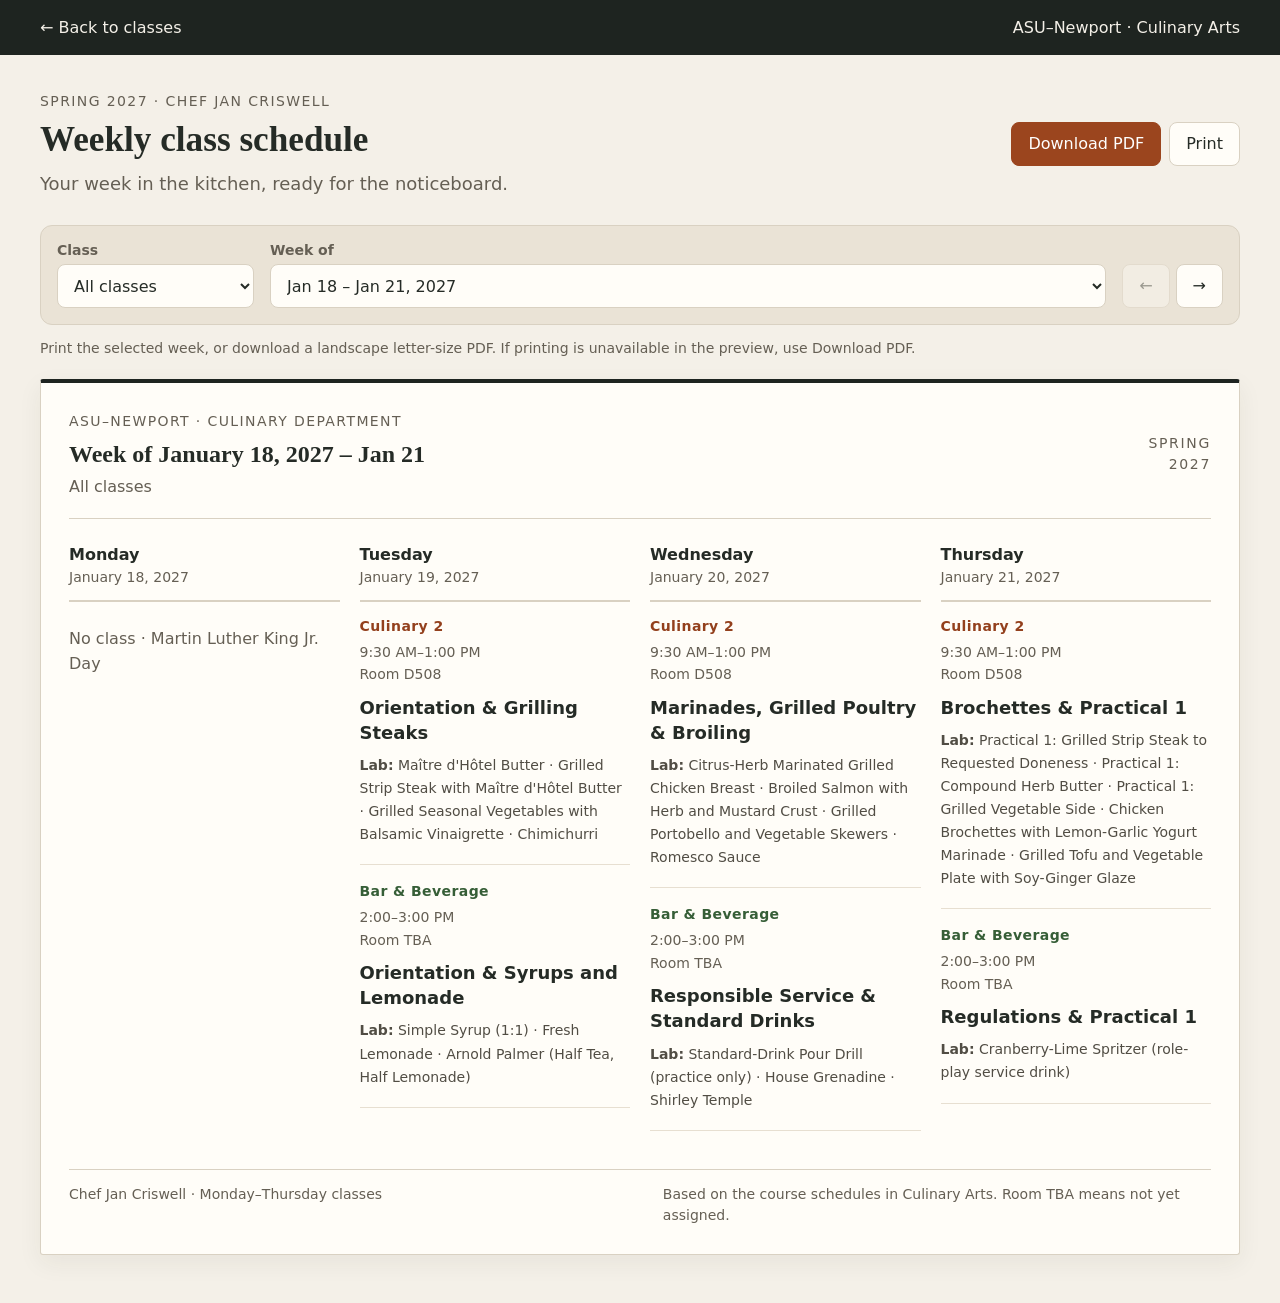
==== schedule.html @ f8d1ec70 "Initial import of original app from chefjanculinary.pplx.app" ====
<!doctype html>
<html lang="en">
<head>
<meta charset="utf-8">
<meta name="viewport" content="width=device-width, initial-scale=1">
<meta name="theme-color" content="#1e2420">
<title>Weekly Class Schedule · Culinary Arts</title>
<link rel="icon" href="icon.svg" type="image/svg+xml">
<link rel="preconnect" href="https://api.fontshare.com">
<link href="https://api.fontshare.com/v2/css?f[]=zodiak@500,600,700&f[]=general-sans@400,500,600&display=swap" rel="stylesheet">
<link rel="stylesheet" href="styles.css">
<link rel="stylesheet" href="schedule.css">
</head>
<body class="schedule-body">
<header class="schedule-top"><a href="index.html">← Back to classes</a><span>ASU–Newport · Culinary Arts</span></header>
<main class="schedule-main">
  <section class="page-intro">
    <div><p class="overline">Spring 2027 · Chef Jan Criswell</p><h1>Weekly class schedule</h1><p class="intro-text">Your week in the kitchen, ready for the noticeboard.</p></div>
    <div class="actions"><button id="downloadPdf" class="primary" disabled>Download PDF</button><button id="printPage" disabled>Print</button></div>
  </section>
  <section class="schedule-controls" aria-label="Schedule options">
    <label>Class<select id="classFilter" disabled><option value="all">All classes</option><option value="culinary2">Culinary 2</option><option value="baking">Baking &amp; Pastry</option><option value="bar">Bar &amp; Beverage</option></select></label>
    <label class="week-field">Week of<select id="weekSelect" disabled></select></label>
    <div class="week-arrows"><button id="previousWeek" aria-label="Previous week" disabled>←</button><button id="nextWeek" aria-label="Next week" disabled>→</button></div>
  </section>
  <p class="print-help">Print the selected week, or download a landscape letter-size PDF. If printing is unavailable in the preview, use Download PDF.</p>
  <p id="downloadStatus" role="status" aria-live="polite"></p>
  <article class="week-sheet" id="weekSheet" aria-label="Selected weekly schedule" aria-busy="true">
    <header class="sheet-heading"><div><p class="overline">ASU–Newport · Culinary Department</p><h2 id="weekHeading">Loading weekly schedule…</h2><p id="filterHeading"></p></div><span class="sheet-season">SPRING<br>2027</span></header>
    <div id="weekGrid" class="week-grid"></div>
    <footer class="sheet-footer"><span>Chef Jan Criswell · Monday–Thursday classes</span><span>Based on the course schedules in Culinary Arts. Room TBA means not yet assigned.</span></footer>
  </article>
</main>
<script src="schedule-data.js"></script>
<script src="vendor/jspdf.umd.min.js?v=4.2.1"></script>
<script src="schedule.js?v=2"></script>
<script data-pplx-inline-edit>
(function () {
  if (window === window.top) return;

  const allowedParentOrigins = ["https://www.perplexity.ai","https://perplexity.ai","https://testing.perplexity.ai","https://staging.perplexity.ai","https://*.preview.i.perplexity.ai","http://perplexity.localhost","http://localhost:1420","http://127.0.0.1:1420","http://localhost:3000","http://127.0.0.1:3000","http://localhost:5173","http://127.0.0.1:5173"];
  const MAX_FONT_BYTES = 500 * 1024;
  const MAX_TOTAL_FONT_BYTES = 2 * 1024 * 1024;
  const DEFAULT_LINE_HEIGHT = 16;
  let scrollForwarding = false;
  let scrollRaf = 0;
  let trustedTopOrigin = null;

  // Allow entries like "https://*.preview.i.perplexity.ai" — the wildcard
  // matches a single DNS label (no dots), so "https://*.foo" cannot stretch
  // across multiple labels.
  function matchesAllowedOrigin(origin) {
    if (!origin) return false;
    for (const entry of allowedParentOrigins) {
      if (!entry.includes("*")) {
        if (entry === origin) return true;
        continue;
      }
      const pattern = new RegExp(
        "^" +
          entry.replace(/[.+?^${}()|[\]\\]/g, "\\$&").replace(/\*/g, "[^.]+") +
          "$",
      );
      if (pattern.test(origin)) return true;
    }
    return false;
  }

  // Trust decision: when the sender is same-origin-visible (event.origin is a
  // real origin like https://www.perplexity.ai) we trust event.origin directly.
  // When event.origin is "null" (opaque broker srcdoc), we fall back to the
  // broker's stamped `parentOrigin` to identify the top window. The fallback
  // is claim-only — we rely on the browser's native `targetOrigin` enforcement
  // on the response path (see postToTrustedTop) to ensure replies can't be
  // delivered to anyone but the actual top window of that claimed origin.
  function getTrustedParentOrigin(event) {
    const forwardedParentOrigin =
      typeof event.data.parentOrigin === "string" ? event.data.parentOrigin : null;
    const parentOrigin = event.origin === "null" ? forwardedParentOrigin : event.origin;
    return matchesAllowedOrigin(parentOrigin) ? parentOrigin : null;
  }

  // All responses go to window.top with targetOrigin = the allowlisted origin.
  // An attacker that iframes us inside their own null-origin broker can claim
  // any parentOrigin they like, but the browser will drop the reply whenever
  // the real top's origin doesn't match — so the screenshot never leaves.
  function postToTrustedTop(message) {
    if (!trustedTopOrigin) return;
    try {
      window.top.postMessage(message, trustedTopOrigin);
    } catch (_error) {}
  }

  const PICK_CAPABILITIES = ["pick"];
  const PICK_CHAIN_LENGTH = 4;
  const PICK_MAX_TEXT_CHARS = 120;
  const PICK_MAX_HTML_CHARS = 300;

  function truncate(value, maxChars) {
    return value.length > maxChars ? value.slice(0, maxChars - 1) + "…" : value;
  }

  function isPickableElement(element) {
    return (
      element instanceof Element &&
      element !== document.documentElement &&
      element !== document.body
    );
  }

  function resolvePickTarget(x, y) {
    if (!Number.isFinite(x) || !Number.isFinite(y)) return null;
    const element = document.elementFromPoint(x, y);
    return isPickableElement(element) ? element.closest("svg") || element : null;
  }

  function pickLabel(element) {
    if (element.id) return element.localName + "#" + element.id;
    return [element.localName].concat(Array.from(element.classList).slice(0, 2)).join(".");
  }

  // Only attributes that help find the element in source. data-* values and URL
  // query strings or fragments can carry tokens.
  const PICK_ATTRIBUTES = new Set([
    "id",
    "class",
    "name",
    "type",
    "role",
    "alt",
    "aria-label",
    "href",
    "src",
  ]);

  function pickAttributeValue(attribute) {
    return attribute.name === "href" || attribute.name === "src"
      ? attribute.value.split(/[?#]/)[0]
      : attribute.value;
  }

  function describePickElement(element) {
    const chain = [];
    for (
      let current = element;
      isPickableElement(current) && chain.length < PICK_CHAIN_LENGTH;
      current = current.parentElement
    ) {
      chain.unshift(current);
    }
    const attributes = Array.from(element.attributes)
      .filter((attribute) => PICK_ATTRIBUTES.has(attribute.name))
      .map((attribute) => ` ${attribute.name}="${pickAttributeValue(attribute).replace(/"/g, "&quot;")}"`)
      .join("");
    const text = (element.innerText || element.textContent || "").replace(/\s+/g, " ").trim();
    return {
      chain: chain.map(pickLabel),
      html: truncate(`<${element.localName}${attributes}>`, PICK_MAX_HTML_CHARS),
      text: text ? truncate(text, PICK_MAX_TEXT_CHARS) : undefined,
    };
  }

  // Hover asks once per frame, and innerText on a large section forces layout,
  // so only the rect is re-read while the pointer stays on the same element.
  // Clicks ask for fresh details since the page may have changed the element.
  let lastPick = null;

  function describePickTarget(element, fresh) {
    if (fresh || lastPick?.element !== element) {
      lastPick = { element, details: describePickElement(element) };
    }
    const rect = element.getBoundingClientRect();
    return {
      rect: { x: rect.left, y: rect.top, width: rect.width, height: rect.height },
      ...lastPick.details,
    };
  }

  function inlineAll(original, clone) {
    if (original.nodeType !== 1 || clone.nodeType !== 1) return;

    try {
      const computedStyle = getComputedStyle(original);
      // cssText on a computed style is the serialized declaration in modern
      // Chromium/Safari — a single read beats enumerating ~400 longhand
      // properties. Firefox returns "" here, so we fall back on empty.
      const serialized = computedStyle.cssText;
      if (serialized) {
        clone.style.cssText = serialized;
      } else {
        const parts = new Array(computedStyle.length);
        for (let index = 0; index < computedStyle.length; index += 1) {
          const property = computedStyle[index];
          parts[index] = `${property}:${computedStyle.getPropertyValue(property)};`;
        }
        clone.style.cssText = parts.join("");
      }
    } catch (_error) {}

    const originalChildren = original.children;
    const clonedChildren = clone.children;
    for (
      let index = 0;
      index < originalChildren.length && index < clonedChildren.length;
      index += 1
    ) {
      inlineAll(originalChildren[index], clonedChildren[index]);
    }
  }

  function extractFontUrl(srcValue) {
    const matches = [
      ...srcValue.matchAll(
        /url\(["']?([^"')]+)["']?\)(?:\s*format\(["']?([^"')]+)["']?\))?/gi,
      ),
    ];
    if (matches.length === 0) return null;
    const woff2 = matches.find((m) => m[2] && m[2].toLowerCase().includes("woff2"));
    if (woff2) return woff2[1];
    const woff = matches.find((m) => m[2] && m[2].toLowerCase().includes("woff"));
    if (woff) return woff[1];
    return matches[0][1];
  }

  // Cache resolved font URL -> data URI across captures. Fonts on a page
  // essentially never change, and a batch run emits multiple captures back to
  // back — without this we'd refetch + re-base64 every time.
  const fontDataUriCache = new Map();
  const SRC_DECLARATION_RE = /src\s*:\s*[^;}]+/i;

  async function fetchAsDataUri(url) {
    if (fontDataUriCache.has(url)) return fontDataUriCache.get(url);
    let dataUri = null;
    try {
      const response = await fetch(url, { mode: "cors", credentials: "omit" });
      if (response.ok) {
        const blob = await response.blob();
        if (blob.size <= MAX_FONT_BYTES) {
          dataUri = await new Promise((resolve) => {
            const reader = new FileReader();
            reader.onloadend = () =>
              resolve(typeof reader.result === "string" ? reader.result : null);
            reader.onerror = () => resolve(null);
            reader.readAsDataURL(blob);
          });
        }
      }
    } catch (_error) {
      dataUri = null;
    }
    fontDataUriCache.set(url, dataUri);
    return dataUri;
  }

  function collectFontFaceRuleTexts() {
    const rules = [];
    for (const sheet of document.styleSheets) {
      let cssRules;
      try {
        cssRules = sheet.cssRules;
      } catch (_error) {
        continue;
      }
      if (!cssRules) continue;
      for (const rule of cssRules) {
        const cssText = rule.cssText || "";
        if (cssText.startsWith("@font-face")) rules.push(cssText);
      }
    }
    return rules;
  }

  async function buildInlinedFontCss() {
    const ruleTexts = collectFontFaceRuleTexts();
    if (ruleTexts.length === 0) return null;

    const resolved = ruleTexts.map((cssText) => {
      if (!SRC_DECLARATION_RE.test(cssText)) return null;
      const srcMatch = cssText.match(/src\s*:\s*([^;}]+)[;}]/i);
      if (!srcMatch) return null;
      const url = extractFontUrl(srcMatch[1]);
      if (!url) return null;
      try {
        return { cssText, url: new URL(url, document.baseURI).href };
      } catch (_error) {
        return null;
      }
    });

    const dataUris = await Promise.all(
      resolved.map((entry) => (entry ? fetchAsDataUri(entry.url) : Promise.resolve(null))),
    );

    const inlined = [];
    let totalBytes = 0;
    for (let index = 0; index < resolved.length; index += 1) {
      const entry = resolved[index];
      const dataUri = dataUris[index];
      if (!entry || !dataUri) continue;
      const approxBytes = dataUri.length * 0.75;
      if (totalBytes + approxBytes > MAX_TOTAL_FONT_BYTES) break;
      totalBytes += approxBytes;
      inlined.push(entry.cssText.replace(SRC_DECLARATION_RE, `src: url("${dataUri}")`));
    }
    return inlined.length > 0 ? inlined.join("\n") : null;
  }

  function stripExternal(clone) {
    const images = clone.querySelectorAll("img");
    for (let index = 0; index < images.length; index += 1) {
      const src = images[index].getAttribute("src");
      if (src && !src.startsWith("data:")) images[index].removeAttribute("src");
    }

    const elements = clone.querySelectorAll("*");
    for (let index = 0; index < elements.length; index += 1) {
      const style = elements[index].style.cssText;
      if (style && style.includes("url(")) {
        elements[index].style.cssText = style.replace(
          /url\(["']?(?!data:)[^)"']*["']?\)/gi,
          "none",
        );
      }
    }
  }

  function emitScroll() {
    scrollRaf = 0;
    if (!scrollForwarding) return;
    postToTrustedTop({
      type: "INLINE_EDIT_SCROLL",
      scrollX: window.scrollX,
      scrollY: window.scrollY,
      capabilities: PICK_CAPABILITIES,
    });
  }

  window.addEventListener(
    "scroll",
    function () {
      if (!scrollForwarding || scrollRaf) return;
      scrollRaf = requestAnimationFrame(emitScroll);
    },
    { passive: true, capture: true },
  );

  async function handleCaptureRequest(event) {
    const requestId = event.data.requestId;
    const scrollX = window.scrollX;
    const scrollY = window.scrollY;
    const width = window.innerWidth;
    const height = window.innerHeight;

    function postResult(dataUrl) {
      postToTrustedTop({
        type: "INLINE_EDIT_SCREENSHOT_RESULT",
        requestId,
        dataUrl,
        scrollX,
        scrollY,
      });
    }

    try {
      // Wait for any pending web fonts to resolve so both inline metrics and
      // the @font-face inlining below see the same loaded faces.
      if (document.fonts && document.fonts.ready) {
        try {
          await document.fonts.ready;
        } catch (_error) {}
      }

      const clone = document.documentElement.cloneNode(true);
      inlineAll(document.documentElement, clone);

      const removedNodes = clone.querySelectorAll("script,link[rel=\"stylesheet\"],style");
      for (let index = 0; index < removedNodes.length; index += 1) {
        removedNodes[index].remove();
      }

      stripExternal(clone);

      // Re-embed web fonts as data-URI @font-face rules so the SVG rasterizer
      // can resolve them — external font URLs aren't fetched during
      // foreignObject rendering, which would otherwise force a fallback face
      // and change text metrics.
      const inlinedFontCss = await buildInlinedFontCss();
      if (inlinedFontCss) {
        const styleEl = document.createElement("style");
        styleEl.textContent = inlinedFontCss;
        const head = clone.querySelector("head");
        if (head) head.appendChild(styleEl);
        else clone.insertBefore(styleEl, clone.firstChild);
      }

      const html = new XMLSerializer().serializeToString(clone);
      const svg =
        `<svg xmlns="http://www.w3.org/2000/svg" width="${width}" height="${height}">` +
        '<foreignObject width="100%" height="100%">' +
        `<div xmlns="http://www.w3.org/1999/xhtml" style="width:${width}px;height:${height}px;overflow:hidden">` +
        `<div style="position:relative;left:-${scrollX}px;top:-${scrollY}px">` +
        html +
        "</div></div></foreignObject></svg>";
      const svgUrl = `data:image/svg+xml;charset=utf-8,${encodeURIComponent(svg)}`;
      const image = new Image();
      image.onload = function () {
        const canvas = document.createElement("canvas");
        canvas.width = width;
        canvas.height = height;
        canvas.getContext("2d").drawImage(image, 0, 0);
        postResult(canvas.toDataURL("image/png"));
      };
      image.onerror = function () {
        postResult(null);
      };
      image.src = svgUrl;
    } catch (_error) {
      postResult(null);
    }
  }

  window.addEventListener("message", function (event) {
    if (!event.data) return;
    // Only accept messages from the direct parent frame. Blocks sibling /
    // unrelated-window postMessage senders that could otherwise reach us.
    if (event.source !== window.parent) return;

    const trustedParentOrigin = getTrustedParentOrigin(event);
    if (!trustedParentOrigin) return;
    trustedTopOrigin = trustedParentOrigin;

    if (event.data.type === "INLINE_EDIT_PICK") {
      const element = resolvePickTarget(event.data.x, event.data.y);
      postToTrustedTop({
        type: "INLINE_EDIT_PICK_RESULT",
        seq: event.data.seq,
        target: element ? describePickTarget(element, event.data.fresh === true) : null,
      });
      return;
    }

    if (event.data.type === "INLINE_EDIT_SCROLL_START") {
      scrollForwarding = true;
      emitScroll();
      return;
    }

    if (event.data.type === "INLINE_EDIT_SCROLL_STOP") {
      scrollForwarding = false;
      if (scrollRaf) cancelAnimationFrame(scrollRaf);
      scrollRaf = 0;
      return;
    }

    if (event.data.type === "INLINE_EDIT_SCROLL_BY") {
      const { deltaX, deltaY, deltaMode } = event.data;
      if (!scrollForwarding || !Number.isFinite(deltaX) || !Number.isFinite(deltaY)) return;
      if (deltaMode !== 0 && deltaMode !== 1 && deltaMode !== 2) return;
      const lineHeight =
        parseFloat(getComputedStyle(document.documentElement).lineHeight) || DEFAULT_LINE_HEIGHT;
      const scaleX = deltaMode === 1 ? lineHeight : deltaMode === 2 ? window.innerWidth : 1;
      const scaleY = deltaMode === 1 ? lineHeight : deltaMode === 2 ? window.innerHeight : 1;
      // The selection overlay receives the wheel event instead of this iframe.
      // Instant scrolling preserves trackpad deltas even on smooth-scroll sites.
      window.scrollBy({ left: deltaX * scaleX, top: deltaY * scaleY, behavior: "instant" });
      emitScroll();
      return;
    }

    if (event.data.type !== "INLINE_EDIT_CAPTURE_REQUEST") return;

    handleCaptureRequest(event);
  });
})();


</script></body>
</html>
---- styles.css ----
/* ============ Culinary Arts shell ============ */
:root{
  --text-xs:clamp(.75rem,.7rem + .25vw,.875rem);
  --text-sm:clamp(.875rem,.8rem + .35vw,1rem);
  --text-base:clamp(1rem,.95rem + .25vw,1.125rem);
  --text-lg:clamp(1.125rem,1rem + .75vw,1.5rem);
  --shell-bg:#1e2420;          /* forest */
  --shell-ink:#f4f0e8;         /* parchment */
  --shell-muted:#b8b3a6;
  --accent-culinary2:#e08a5c;  /* ember on dark */
  --accent-baking:#d9a05f;     /* crust on dark */
  --accent-bar:#7fb069;        /* herbal */
  --radius-lg:14px;
  --font-display:'Zodiak',Georgia,serif;
  --font-body:'General Sans',system-ui,sans-serif;
}

*,*::before,*::after{box-sizing:border-box;margin:0;padding:0}
html,body{height:100%}
body{
  font-family:var(--font-body);
  background:var(--shell-bg);
  color:var(--shell-ink);
  -webkit-font-smoothing:antialiased;
  text-rendering:optimizeLegibility;
}

.shell{display:flex;flex-direction:column;height:100dvh;overflow:hidden}

/* ---------- top bar ---------- */
.shellbar{
  flex:0 0 auto;
  background:linear-gradient(180deg,#242b26 0%,var(--shell-bg) 100%);
  border-bottom:1px solid rgba(244,240,232,.14);
  padding:env(safe-area-inset-top) 0 0;
}
.shellbar-inner{
  max-width:920px;
  margin:0 auto;
  padding:10px 16px 12px;
  display:flex;
  align-items:center;
  gap:14px;
  flex-wrap:wrap;
}
.brand{display:flex;align-items:center;gap:10px;margin-right:auto}
.brand-mark{
  width:36px;height:36px;flex:0 0 auto;
  display:grid;place-items:center;
  color:var(--shell-ink);
  background:rgba(244,240,232,.08);
  border:1px solid rgba(244,240,232,.16);
  border-radius:10px;
}
.brand-text .eyebrow{
  display:block;
  font-size:var(--text-xs);
  letter-spacing:.12em;
  text-transform:uppercase;
  color:var(--shell-muted);
  font-weight:500;
}
.brand-text h1{
  font-family:var(--font-display);
  font-weight:600;
  font-size:var(--text-lg);
  line-height:1.15;
  letter-spacing:.01em;
}
.schedule-link{color:var(--shell-ink);font-size:var(--text-xs);text-decoration:none;border-bottom:1px solid var(--shell-muted);padding:8px 0;white-space:nowrap}
.schedule-link:hover{color:var(--accent-culinary2)}
.schedule-link:focus-visible{outline:2px solid var(--shell-ink);outline-offset:4px}
@media(max-width:440px){.shellbar-inner{position:relative}.brand-text .eyebrow{letter-spacing:.04em;font-size:var(--text-xs)}.brand{gap:7px;width:100%}.brand-mark{display:none}.schedule-link{position:absolute;right:12px;top:26px;padding:2px 0}}

/* ---------- class switch pills ---------- */
.class-switch{
  display:flex;
  gap:6px;
  background:rgba(244,240,232,.07);
  border:1px solid rgba(244,240,232,.14);
  border-radius:999px;
  padding:4px;
}
.class-pill{
  appearance:none;
  font-family:var(--font-body);
  font-size:var(--text-sm);
  font-weight:500;
  color:var(--shell-muted);
  background:transparent;
  border:0;
  border-radius:999px;
  padding:7px 13px;
  display:inline-flex;
  align-items:center;
  gap:7px;
  cursor:pointer;
  white-space:nowrap;
  transition:color .18s ease,background .18s ease;
}
.class-pill svg{opacity:.75;transition:opacity .18s ease}
.class-pill:hover{color:var(--shell-ink)}
.class-pill:hover svg{opacity:1}
.class-pill[aria-selected="true"]{color:#241a12;font-weight:600}
.class-pill[aria-selected="true"] svg{opacity:1}
#tab-culinary2[aria-selected="true"]{background:var(--accent-culinary2)}
#tab-baking[aria-selected="true"]{background:var(--accent-baking)}
#tab-bar[aria-selected="true"]{background:var(--accent-bar)}
.class-pill:focus-visible{outline:2px solid var(--shell-ink);outline-offset:2px}

/* ---------- frames ---------- */
.frames{flex:1 1 auto;position:relative;background:#f4f0e8}
.frame{
  position:absolute;inset:0;
  width:100%;height:100%;
  border:0;
  background:#f4f0e8;
  opacity:0;visibility:hidden;
  transition:opacity .22s ease;
}
.frame.active{opacity:1;visibility:visible}

/* ---------- loading skeleton ---------- */
.frame-loading{
  position:absolute;inset:0;
  padding:20px;
  display:none;
  flex-direction:column;
  gap:12px;
  background:#f4f0e8;
}
.frame-loading.show{display:flex}
.skel{border-radius:10px;background:linear-gradient(90deg,#e8e2d5 25%,#efe9dc 50%,#e8e2d5 75%);background-size:200% 100%;animation:shimmer 1.3s infinite}
.skel-hero{height:130px}
.skel-line{height:18px}
.skel-line.short{width:55%}
.skel-block{height:220px}
@keyframes shimmer{to{background-position:-200% 0}}
@media (prefers-reduced-motion:reduce){.skel{animation:none}.frame{transition:none}}

/* ---------- small screens ---------- */
@media (max-width:640px){
  .shellbar-inner{padding:8px 12px 10px;gap:10px}
  .brand-text h1{font-size:var(--text-base)}
  .brand-mark{width:32px;height:32px}
  .class-switch{width:100%;justify-content:stretch}
  .class-pill{flex:1;justify-content:center;padding:8px 6px;font-size:var(--text-xs)}
  .class-pill span{overflow:hidden;text-overflow:ellipsis}
}
---- schedule.css ----
:root{--paper:#fffdf8;--ink:#252b26;--muted:#655f54;--line:#d9d1c2;--ember:#93401d;--text-xl:clamp(1.5rem,1.2rem + 1.25vw,2.25rem)}
.schedule-body{height:auto;min-height:100vh;background:#f4f0e8;color:var(--ink)}
.schedule-top{background:#1e2420;color:#f4f0e8;display:flex;justify-content:space-between;gap:20px;padding:18px max(24px,calc((100% - 1200px)/2));font-size:var(--text-sm)}
.schedule-top a{color:inherit;text-decoration:none}
.schedule-main{max-width:1248px;padding:36px 24px 48px;margin:auto}
.page-intro{display:flex;align-items:center;justify-content:space-between;gap:24px;margin-bottom:28px}
.overline{font-size:var(--text-xs);text-transform:uppercase;letter-spacing:.1em;color:var(--muted);line-height:1.5}
.page-intro h1{font:600 var(--text-xl)/1.25 var(--font-display);margin:6px 0 8px}
.intro-text{color:var(--muted);font-size:var(--text-base);line-height:1.5}
.actions{display:flex;gap:8px;flex-shrink:0}
button,select{font:500 var(--text-sm)/1.3 var(--font-body);border:1px solid var(--line);border-radius:8px;background:var(--paper);color:var(--ink);min-height:44px}
button{padding:10px 16px;cursor:pointer}
button:hover:not(:disabled){border-color:var(--ember);background:#f2e6d7}
button:disabled{opacity:.4;cursor:not-allowed}
button.primary{background:#9b451e;color:white;border-color:#9b451e}
button.primary:hover{background:#7e3516;color:white}
button:focus-visible,select:focus-visible,a:focus-visible{outline:2px solid #93401d;outline-offset:3px}
.schedule-controls{display:flex;align-items:flex-end;gap:16px;background:#eae3d6;padding:16px;border:1px solid var(--line);border-radius:12px}
.schedule-controls label{display:flex;flex-direction:column;gap:6px;font-size:var(--text-xs);font-weight:600;color:var(--muted)}
select{padding:9px 36px 9px 12px;width:100%;max-width:100%}
.week-field{flex:1}
.week-arrows{display:flex;gap:6px}
.print-help{font-size:var(--text-xs);line-height:1.6;color:var(--muted);margin:12px 0 20px}
#downloadStatus{font-size:var(--text-sm);margin-bottom:12px}
#downloadStatus:empty{display:none}
.week-sheet{border:1px solid var(--line);border-top:4px solid #1e2420;background:var(--paper);padding:28px;border-radius:3px;box-shadow:0 8px 25px #302b2110}
.sheet-heading{display:flex;align-items:center;justify-content:space-between;gap:16px;padding-bottom:22px;border-bottom:1px solid var(--line);margin-bottom:24px}
.sheet-heading h2{font:600 var(--text-lg)/1.35 var(--font-display);margin:6px 0}
#filterHeading{font-size:var(--text-sm);color:var(--muted)}
.sheet-season{font-size:var(--text-xs);line-height:1.5;letter-spacing:.12em;text-align:right;color:var(--muted)}
.week-grid{display:grid;grid-template-columns:repeat(4,minmax(0,1fr));gap:20px;min-height:370px}
.day-column{min-width:0}
.day-heading{padding:0 0 12px;margin-bottom:16px;border-bottom:2px solid #d9d1c2;font-size:var(--text-sm);line-height:1.5}
.day-heading time{display:block;color:var(--muted);font-weight:400;font-size:var(--text-xs)}
.class-session{padding:0 0 18px;margin-bottom:18px;border-bottom:1px solid #e7dfd1;break-inside:avoid}
.class-name{font-size:var(--text-xs);font-weight:600;letter-spacing:.03em;color:var(--ember);margin-bottom:7px}
.class-session.baking .class-name{color:#804515}
.class-session.bar .class-name{color:#365e37}
.session-time,.session-room{font-size:var(--text-xs);line-height:1.6;color:var(--muted)}
.lesson-title{font-size:var(--text-base);font-weight:600;line-height:1.4;margin:9px 0}
.recipes{font-size:var(--text-xs);line-height:1.65;color:#514d44;overflow-wrap:anywhere}
.recipes b{font-weight:600}
.empty-day{font-size:var(--text-sm);line-height:1.6;color:var(--muted);padding-top:8px}
.sheet-footer{border-top:1px solid var(--line);margin-top:20px;padding-top:14px;display:flex;justify-content:space-between;gap:24px;color:var(--muted);font-size:var(--text-xs);line-height:1.5}
.sheet-footer span{max-width:48%}
@media(max-width:850px){.week-grid{grid-template-columns:repeat(2,minmax(0,1fr))}.page-intro{align-items:flex-start;flex-direction:column}.sheet-footer{flex-direction:column;gap:8px}.sheet-footer span{max-width:none}}
@media(max-width:500px){.schedule-top{padding:16px;flex-wrap:wrap;gap:8px}.schedule-top span{display:none}.schedule-main{padding:24px 16px}.schedule-controls{flex-wrap:wrap;gap:12px}.schedule-controls label{width:100%}.schedule-controls .week-field{flex:1;min-width:150px}.week-arrows button{padding:10px 12px}.week-sheet{padding:20px}.week-grid{grid-template-columns:1fr;gap:16px}.sheet-season{display:none}.day-heading{background:#f2ede3;padding:10px;border-bottom:0}.class-session{margin-left:10px;margin-right:10px}.week-grid{min-height:0}}
@page{size:letter landscape;margin:.4in}
@media print{
html,body{height:auto!important;background:white!important;color:#111!important}
.schedule-top,.page-intro,.schedule-controls,.print-help,#downloadStatus{display:none!important}
.schedule-main{max-width:none;padding:0;margin:0}
.week-sheet{box-shadow:none;border:0;border-top:3px solid #222;padding:12px 0 0}
.sheet-heading{padding-bottom:10px;margin-bottom:14px}
.sheet-heading h2{font-size:18pt}.overline,.sheet-season,#filterHeading{font-size:9pt}
.week-grid{grid-template-columns:repeat(4,minmax(0,1fr));gap:18px;min-height:0}
.day-heading{font-size:11pt;background:none;padding:0 0 8px;border-bottom:1px solid #777}
.day-heading time,.class-name,.session-time,.session-room,.recipes,.sheet-footer{font-size:9pt}
.class-session{margin:0 0 10px;padding-bottom:10px}
.lesson-title{font-size:11pt;margin:5px 0;line-height:1.3}
.day-heading{margin-bottom:12px}
.session-time,.session-room{line-height:1.35}
.recipes{line-height:1.3}.sheet-footer{display:flex;flex-direction:row;margin-top:8px;padding-top:8px}
.sheet-season{display:block}.sheet-footer span{max-width:48%}
}
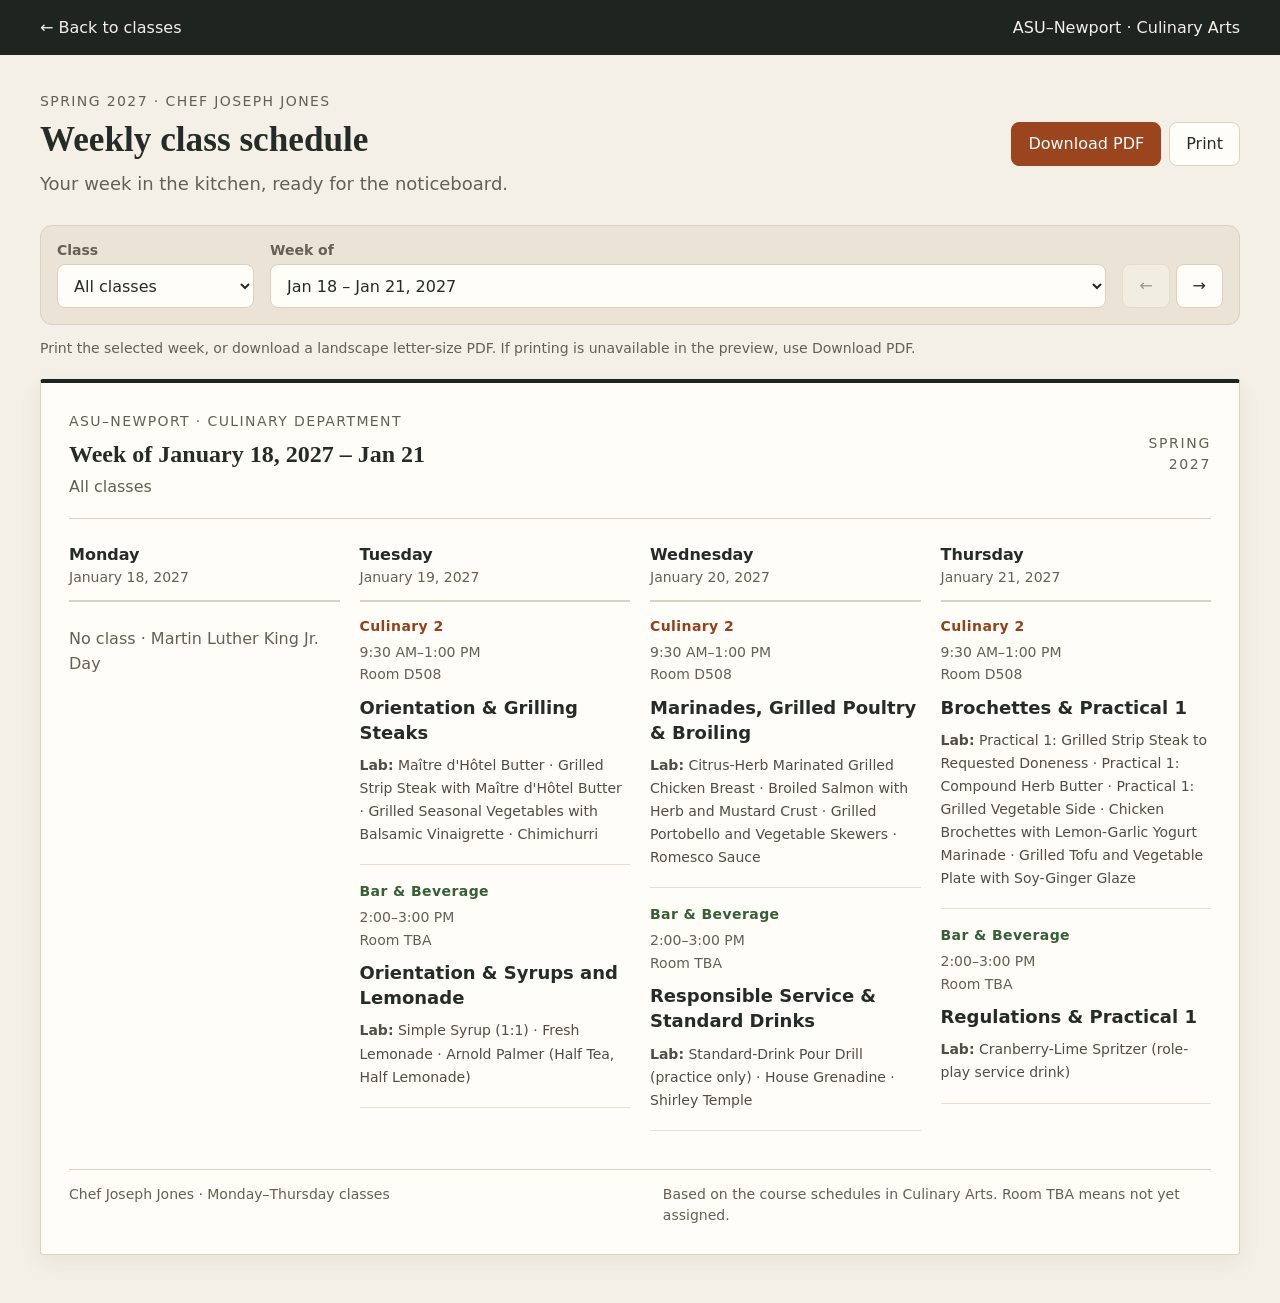
==== commit 89566737: "Add Instructor Admin panel, Canvas course & calendar importer, and update instructor to Chef Joseph " ====
--- a/schedule.html
+++ b/schedule.html
@@ -15,7 +15,7 @@
 <header class="schedule-top"><a href="index.html">← Back to classes</a><span>ASU–Newport · Culinary Arts</span></header>
 <main class="schedule-main">
   <section class="page-intro">
-    <div><p class="overline">Spring 2027 · Chef Jan Criswell</p><h1>Weekly class schedule</h1><p class="intro-text">Your week in the kitchen, ready for the noticeboard.</p></div>
+    <div><p class="overline">Spring 2027 · Chef Joseph Jones</p><h1>Weekly class schedule</h1><p class="intro-text">Your week in the kitchen, ready for the noticeboard.</p></div>
     <div class="actions"><button id="downloadPdf" class="primary" disabled>Download PDF</button><button id="printPage" disabled>Print</button></div>
   </section>
   <section class="schedule-controls" aria-label="Schedule options">
@@ -28,451 +28,11 @@
   <article class="week-sheet" id="weekSheet" aria-label="Selected weekly schedule" aria-busy="true">
     <header class="sheet-heading"><div><p class="overline">ASU–Newport · Culinary Department</p><h2 id="weekHeading">Loading weekly schedule…</h2><p id="filterHeading"></p></div><span class="sheet-season">SPRING<br>2027</span></header>
     <div id="weekGrid" class="week-grid"></div>
-    <footer class="sheet-footer"><span>Chef Jan Criswell · Monday–Thursday classes</span><span>Based on the course schedules in Culinary Arts. Room TBA means not yet assigned.</span></footer>
+    <footer class="sheet-footer"><span>Chef Joseph Jones · Monday–Thursday classes</span><span>Based on the course schedules in Culinary Arts. Room TBA means not yet assigned.</span></footer>
   </article>
 </main>
 <script src="schedule-data.js"></script>
 <script src="vendor/jspdf.umd.min.js?v=4.2.1"></script>
 <script src="schedule.js?v=2"></script>
-<script data-pplx-inline-edit>
-(function () {
-  if (window === window.top) return;
-
-  const allowedParentOrigins = ["https://www.perplexity.ai","https://perplexity.ai","https://testing.perplexity.ai","https://staging.perplexity.ai","https://*.preview.i.perplexity.ai","http://perplexity.localhost","http://localhost:1420","http://127.0.0.1:1420","http://localhost:3000","http://127.0.0.1:3000","http://localhost:5173","http://127.0.0.1:5173"];
-  const MAX_FONT_BYTES = 500 * 1024;
-  const MAX_TOTAL_FONT_BYTES = 2 * 1024 * 1024;
-  const DEFAULT_LINE_HEIGHT = 16;
-  let scrollForwarding = false;
-  let scrollRaf = 0;
-  let trustedTopOrigin = null;
-
-  // Allow entries like "https://*.preview.i.perplexity.ai" — the wildcard
-  // matches a single DNS label (no dots), so "https://*.foo" cannot stretch
-  // across multiple labels.
-  function matchesAllowedOrigin(origin) {
-    if (!origin) return false;
-    for (const entry of allowedParentOrigins) {
-      if (!entry.includes("*")) {
-        if (entry === origin) return true;
-        continue;
-      }
-      const pattern = new RegExp(
-        "^" +
-          entry.replace(/[.+?^${}()|[\]\\]/g, "\\$&").replace(/\*/g, "[^.]+") +
-          "$",
-      );
-      if (pattern.test(origin)) return true;
-    }
-    return false;
-  }
-
-  // Trust decision: when the sender is same-origin-visible (event.origin is a
-  // real origin like https://www.perplexity.ai) we trust event.origin directly.
-  // When event.origin is "null" (opaque broker srcdoc), we fall back to the
-  // broker's stamped `parentOrigin` to identify the top window. The fallback
-  // is claim-only — we rely on the browser's native `targetOrigin` enforcement
-  // on the response path (see postToTrustedTop) to ensure replies can't be
-  // delivered to anyone but the actual top window of that claimed origin.
-  function getTrustedParentOrigin(event) {
-    const forwardedParentOrigin =
-      typeof event.data.parentOrigin === "string" ? event.data.parentOrigin : null;
-    const parentOrigin = event.origin === "null" ? forwardedParentOrigin : event.origin;
-    return matchesAllowedOrigin(parentOrigin) ? parentOrigin : null;
-  }
-
-  // All responses go to window.top with targetOrigin = the allowlisted origin.
-  // An attacker that iframes us inside their own null-origin broker can claim
-  // any parentOrigin they like, but the browser will drop the reply whenever
-  // the real top's origin doesn't match — so the screenshot never leaves.
-  function postToTrustedTop(message) {
-    if (!trustedTopOrigin) return;
-    try {
-      window.top.postMessage(message, trustedTopOrigin);
-    } catch (_error) {}
-  }
-
-  const PICK_CAPABILITIES = ["pick"];
-  const PICK_CHAIN_LENGTH = 4;
-  const PICK_MAX_TEXT_CHARS = 120;
-  const PICK_MAX_HTML_CHARS = 300;
-
-  function truncate(value, maxChars) {
-    return value.length > maxChars ? value.slice(0, maxChars - 1) + "…" : value;
-  }
-
-  function isPickableElement(element) {
-    return (
-      element instanceof Element &&
-      element !== document.documentElement &&
-      element !== document.body
-    );
-  }
-
-  function resolvePickTarget(x, y) {
-    if (!Number.isFinite(x) || !Number.isFinite(y)) return null;
-    const element = document.elementFromPoint(x, y);
-    return isPickableElement(element) ? element.closest("svg") || element : null;
-  }
-
-  function pickLabel(element) {
-    if (element.id) return element.localName + "#" + element.id;
-    return [element.localName].concat(Array.from(element.classList).slice(0, 2)).join(".");
-  }
-
-  // Only attributes that help find the element in source. data-* values and URL
-  // query strings or fragments can carry tokens.
-  const PICK_ATTRIBUTES = new Set([
-    "id",
-    "class",
-    "name",
-    "type",
-    "role",
-    "alt",
-    "aria-label",
-    "href",
-    "src",
-  ]);
-
-  function pickAttributeValue(attribute) {
-    return attribute.name === "href" || attribute.name === "src"
-      ? attribute.value.split(/[?#]/)[0]
-      : attribute.value;
-  }
-
-  function describePickElement(element) {
-    const chain = [];
-    for (
-      let current = element;
-      isPickableElement(current) && chain.length < PICK_CHAIN_LENGTH;
-      current = current.parentElement
-    ) {
-      chain.unshift(current);
-    }
-    const attributes = Array.from(element.attributes)
-      .filter((attribute) => PICK_ATTRIBUTES.has(attribute.name))
-      .map((attribute) => ` ${attribute.name}="${pickAttributeValue(attribute).replace(/"/g, "&quot;")}"`)
-      .join("");
-    const text = (element.innerText || element.textContent || "").replace(/\s+/g, " ").trim();
-    return {
-      chain: chain.map(pickLabel),
-      html: truncate(`<${element.localName}${attributes}>`, PICK_MAX_HTML_CHARS),
-      text: text ? truncate(text, PICK_MAX_TEXT_CHARS) : undefined,
-    };
-  }
-
-  // Hover asks once per frame, and innerText on a large section forces layout,
-  // so only the rect is re-read while the pointer stays on the same element.
-  // Clicks ask for fresh details since the page may have changed the element.
-  let lastPick = null;
-
-  function describePickTarget(element, fresh) {
-    if (fresh || lastPick?.element !== element) {
-      lastPick = { element, details: describePickElement(element) };
-    }
-    const rect = element.getBoundingClientRect();
-    return {
-      rect: { x: rect.left, y: rect.top, width: rect.width, height: rect.height },
-      ...lastPick.details,
-    };
-  }
-
-  function inlineAll(original, clone) {
-    if (original.nodeType !== 1 || clone.nodeType !== 1) return;
-
-    try {
-      const computedStyle = getComputedStyle(original);
-      // cssText on a computed style is the serialized declaration in modern
-      // Chromium/Safari — a single read beats enumerating ~400 longhand
-      // properties. Firefox returns "" here, so we fall back on empty.
-      const serialized = computedStyle.cssText;
-      if (serialized) {
-        clone.style.cssText = serialized;
-      } else {
-        const parts = new Array(computedStyle.length);
-        for (let index = 0; index < computedStyle.length; index += 1) {
-          const property = computedStyle[index];
-          parts[index] = `${property}:${computedStyle.getPropertyValue(property)};`;
-        }
-        clone.style.cssText = parts.join("");
-      }
-    } catch (_error) {}
-
-    const originalChildren = original.children;
-    const clonedChildren = clone.children;
-    for (
-      let index = 0;
-      index < originalChildren.length && index < clonedChildren.length;
-      index += 1
-    ) {
-      inlineAll(originalChildren[index], clonedChildren[index]);
-    }
-  }
-
-  function extractFontUrl(srcValue) {
-    const matches = [
-      ...srcValue.matchAll(
-        /url\(["']?([^"')]+)["']?\)(?:\s*format\(["']?([^"')]+)["']?\))?/gi,
-      ),
-    ];
-    if (matches.length === 0) return null;
-    const woff2 = matches.find((m) => m[2] && m[2].toLowerCase().includes("woff2"));
-    if (woff2) return woff2[1];
-    const woff = matches.find((m) => m[2] && m[2].toLowerCase().includes("woff"));
-    if (woff) return woff[1];
-    return matches[0][1];
-  }
-
-  // Cache resolved font URL -> data URI across captures. Fonts on a page
-  // essentially never change, and a batch run emits multiple captures back to
-  // back — without this we'd refetch + re-base64 every time.
-  const fontDataUriCache = new Map();
-  const SRC_DECLARATION_RE = /src\s*:\s*[^;}]+/i;
-
-  async function fetchAsDataUri(url) {
-    if (fontDataUriCache.has(url)) return fontDataUriCache.get(url);
-    let dataUri = null;
-    try {
-      const response = await fetch(url, { mode: "cors", credentials: "omit" });
-      if (response.ok) {
-        const blob = await response.blob();
-        if (blob.size <= MAX_FONT_BYTES) {
-          dataUri = await new Promise((resolve) => {
-            const reader = new FileReader();
-            reader.onloadend = () =>
-              resolve(typeof reader.result === "string" ? reader.result : null);
-            reader.onerror = () => resolve(null);
-            reader.readAsDataURL(blob);
-          });
-        }
-      }
-    } catch (_error) {
-      dataUri = null;
-    }
-    fontDataUriCache.set(url, dataUri);
-    return dataUri;
-  }
-
-  function collectFontFaceRuleTexts() {
-    const rules = [];
-    for (const sheet of document.styleSheets) {
-      let cssRules;
-      try {
-        cssRules = sheet.cssRules;
-      } catch (_error) {
-        continue;
-      }
-      if (!cssRules) continue;
-      for (const rule of cssRules) {
-        const cssText = rule.cssText || "";
-        if (cssText.startsWith("@font-face")) rules.push(cssText);
-      }
-    }
-    return rules;
-  }
-
-  async function buildInlinedFontCss() {
-    const ruleTexts = collectFontFaceRuleTexts();
-    if (ruleTexts.length === 0) return null;
-
-    const resolved = ruleTexts.map((cssText) => {
-      if (!SRC_DECLARATION_RE.test(cssText)) return null;
-      const srcMatch = cssText.match(/src\s*:\s*([^;}]+)[;}]/i);
-      if (!srcMatch) return null;
-      const url = extractFontUrl(srcMatch[1]);
-      if (!url) return null;
-      try {
-        return { cssText, url: new URL(url, document.baseURI).href };
-      } catch (_error) {
-        return null;
-      }
-    });
-
-    const dataUris = await Promise.all(
-      resolved.map((entry) => (entry ? fetchAsDataUri(entry.url) : Promise.resolve(null))),
-    );
-
-    const inlined = [];
-    let totalBytes = 0;
-    for (let index = 0; index < resolved.length; index += 1) {
-      const entry = resolved[index];
-      const dataUri = dataUris[index];
-      if (!entry || !dataUri) continue;
-      const approxBytes = dataUri.length * 0.75;
-      if (totalBytes + approxBytes > MAX_TOTAL_FONT_BYTES) break;
-      totalBytes += approxBytes;
-      inlined.push(entry.cssText.replace(SRC_DECLARATION_RE, `src: url("${dataUri}")`));
-    }
-    return inlined.length > 0 ? inlined.join("\n") : null;
-  }
-
-  function stripExternal(clone) {
-    const images = clone.querySelectorAll("img");
-    for (let index = 0; index < images.length; index += 1) {
-      const src = images[index].getAttribute("src");
-      if (src && !src.startsWith("data:")) images[index].removeAttribute("src");
-    }
-
-    const elements = clone.querySelectorAll("*");
-    for (let index = 0; index < elements.length; index += 1) {
-      const style = elements[index].style.cssText;
-      if (style && style.includes("url(")) {
-        elements[index].style.cssText = style.replace(
-          /url\(["']?(?!data:)[^)"']*["']?\)/gi,
-          "none",
-        );
-      }
-    }
-  }
-
-  function emitScroll() {
-    scrollRaf = 0;
-    if (!scrollForwarding) return;
-    postToTrustedTop({
-      type: "INLINE_EDIT_SCROLL",
-      scrollX: window.scrollX,
-      scrollY: window.scrollY,
-      capabilities: PICK_CAPABILITIES,
-    });
-  }
-
-  window.addEventListener(
-    "scroll",
-    function () {
-      if (!scrollForwarding || scrollRaf) return;
-      scrollRaf = requestAnimationFrame(emitScroll);
-    },
-    { passive: true, capture: true },
-  );
-
-  async function handleCaptureRequest(event) {
-    const requestId = event.data.requestId;
-    const scrollX = window.scrollX;
-    const scrollY = window.scrollY;
-    const width = window.innerWidth;
-    const height = window.innerHeight;
-
-    function postResult(dataUrl) {
-      postToTrustedTop({
-        type: "INLINE_EDIT_SCREENSHOT_RESULT",
-        requestId,
-        dataUrl,
-        scrollX,
-        scrollY,
-      });
-    }
-
-    try {
-      // Wait for any pending web fonts to resolve so both inline metrics and
-      // the @font-face inlining below see the same loaded faces.
-      if (document.fonts && document.fonts.ready) {
-        try {
-          await document.fonts.ready;
-        } catch (_error) {}
-      }
-
-      const clone = document.documentElement.cloneNode(true);
-      inlineAll(document.documentElement, clone);
-
-      const removedNodes = clone.querySelectorAll("script,link[rel=\"stylesheet\"],style");
-      for (let index = 0; index < removedNodes.length; index += 1) {
-        removedNodes[index].remove();
-      }
-
-      stripExternal(clone);
-
-      // Re-embed web fonts as data-URI @font-face rules so the SVG rasterizer
-      // can resolve them — external font URLs aren't fetched during
-      // foreignObject rendering, which would otherwise force a fallback face
-      // and change text metrics.
-      const inlinedFontCss = await buildInlinedFontCss();
-      if (inlinedFontCss) {
-        const styleEl = document.createElement("style");
-        styleEl.textContent = inlinedFontCss;
-        const head = clone.querySelector("head");
-        if (head) head.appendChild(styleEl);
-        else clone.insertBefore(styleEl, clone.firstChild);
-      }
-
-      const html = new XMLSerializer().serializeToString(clone);
-      const svg =
-        `<svg xmlns="http://www.w3.org/2000/svg" width="${width}" height="${height}">` +
-        '<foreignObject width="100%" height="100%">' +
-        `<div xmlns="http://www.w3.org/1999/xhtml" style="width:${width}px;height:${height}px;overflow:hidden">` +
-        `<div style="position:relative;left:-${scrollX}px;top:-${scrollY}px">` +
-        html +
-        "</div></div></foreignObject></svg>";
-      const svgUrl = `data:image/svg+xml;charset=utf-8,${encodeURIComponent(svg)}`;
-      const image = new Image();
-      image.onload = function () {
-        const canvas = document.createElement("canvas");
-        canvas.width = width;
-        canvas.height = height;
-        canvas.getContext("2d").drawImage(image, 0, 0);
-        postResult(canvas.toDataURL("image/png"));
-      };
-      image.onerror = function () {
-        postResult(null);
-      };
-      image.src = svgUrl;
-    } catch (_error) {
-      postResult(null);
-    }
-  }
-
-  window.addEventListener("message", function (event) {
-    if (!event.data) return;
-    // Only accept messages from the direct parent frame. Blocks sibling /
-    // unrelated-window postMessage senders that could otherwise reach us.
-    if (event.source !== window.parent) return;
-
-    const trustedParentOrigin = getTrustedParentOrigin(event);
-    if (!trustedParentOrigin) return;
-    trustedTopOrigin = trustedParentOrigin;
-
-    if (event.data.type === "INLINE_EDIT_PICK") {
-      const element = resolvePickTarget(event.data.x, event.data.y);
-      postToTrustedTop({
-        type: "INLINE_EDIT_PICK_RESULT",
-        seq: event.data.seq,
-        target: element ? describePickTarget(element, event.data.fresh === true) : null,
-      });
-      return;
-    }
-
-    if (event.data.type === "INLINE_EDIT_SCROLL_START") {
-      scrollForwarding = true;
-      emitScroll();
-      return;
-    }
-
-    if (event.data.type === "INLINE_EDIT_SCROLL_STOP") {
-      scrollForwarding = false;
-      if (scrollRaf) cancelAnimationFrame(scrollRaf);
-      scrollRaf = 0;
-      return;
-    }
-
-    if (event.data.type === "INLINE_EDIT_SCROLL_BY") {
-      const { deltaX, deltaY, deltaMode } = event.data;
-      if (!scrollForwarding || !Number.isFinite(deltaX) || !Number.isFinite(deltaY)) return;
-      if (deltaMode !== 0 && deltaMode !== 1 && deltaMode !== 2) return;
-      const lineHeight =
-        parseFloat(getComputedStyle(document.documentElement).lineHeight) || DEFAULT_LINE_HEIGHT;
-      const scaleX = deltaMode === 1 ? lineHeight : deltaMode === 2 ? window.innerWidth : 1;
-      const scaleY = deltaMode === 1 ? lineHeight : deltaMode === 2 ? window.innerHeight : 1;
-      // The selection overlay receives the wheel event instead of this iframe.
-      // Instant scrolling preserves trackpad deltas even on smooth-scroll sites.
-      window.scrollBy({ left: deltaX * scaleX, top: deltaY * scaleY, behavior: "instant" });
-      emitScroll();
-      return;
-    }
-
-    if (event.data.type !== "INLINE_EDIT_CAPTURE_REQUEST") return;
-
-    handleCaptureRequest(event);
-  });
-})();
-
-
-</script></body>
+</body>
 </html>
--- a/styles.css
+++ b/styles.css
@@ -67,10 +67,11 @@
   line-height:1.15;
   letter-spacing:.01em;
 }
+.shell-nav-actions{display:flex;align-items:center;gap:12px}
 .schedule-link{color:var(--shell-ink);font-size:var(--text-xs);text-decoration:none;border-bottom:1px solid var(--shell-muted);padding:8px 0;white-space:nowrap}
 .schedule-link:hover{color:var(--accent-culinary2)}
 .schedule-link:focus-visible{outline:2px solid var(--shell-ink);outline-offset:4px}
-@media(max-width:440px){.shellbar-inner{position:relative}.brand-text .eyebrow{letter-spacing:.04em;font-size:var(--text-xs)}.brand{gap:7px;width:100%}.brand-mark{display:none}.schedule-link{position:absolute;right:12px;top:26px;padding:2px 0}}
+@media(max-width:440px){.shellbar-inner{position:relative}.brand-text .eyebrow{letter-spacing:.04em;font-size:var(--text-xs)}.brand{gap:7px;width:100%}.brand-mark{display:none}.shell-nav-actions{position:absolute;right:12px;top:24px}.schedule-link{padding:2px 0}}
 
 /* ---------- class switch pills ---------- */
 .class-switch{
